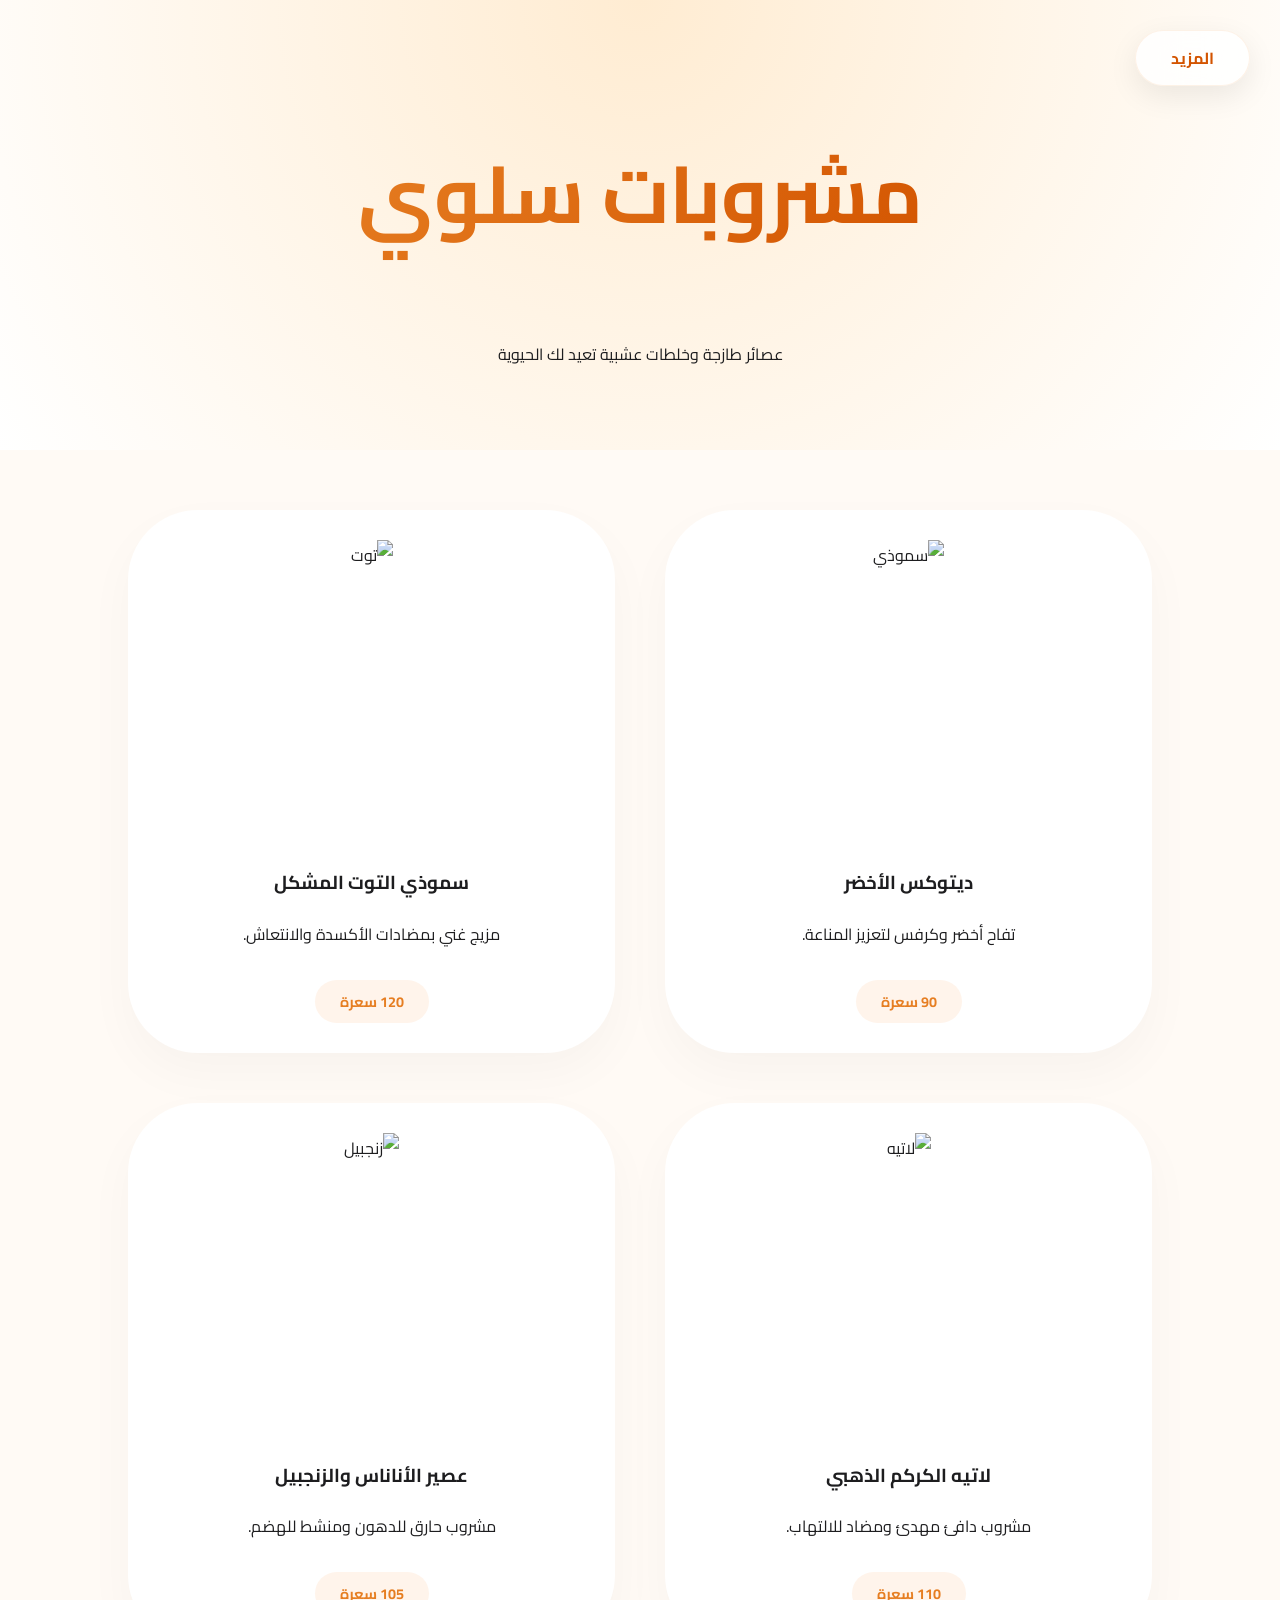
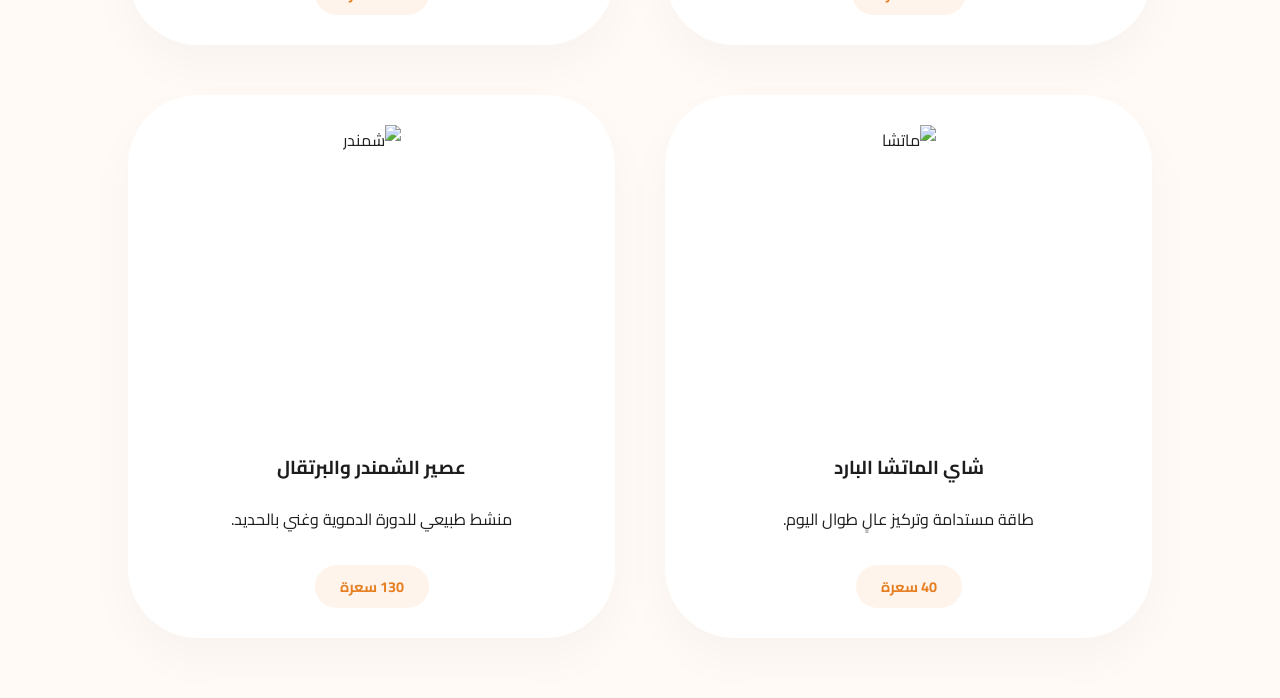
==== drinkhealthy/healthy-drinks.html @ 16a0720c "Add files via upload" ====
<!DOCTYPE html>
<html lang="ar" dir="rtl">
<head>
    <meta charset="UTF-8">
    <meta name="viewport" content="width=device-width, initial-scale=1.0">
    <title>المشروبات الصحية | مطبخ سلوى</title>
    <link href="https://fonts.googleapis.com/css2?family=Cairo:wght@300;400;700&display=swap" rel="stylesheet">
    <link rel="stylesheet" href="drinks-style.css">
</head>
<body>

    <div class="menu-trigger" id="menuBtn">المزيد</div>

    <nav class="oval-menu" id="sideMenu">
        <div class="menu-links">
            <a href="../index.html">الرئيسية</a>
            <a href="../food healthy/healthy-food.html">أكل صحي</a>
            <a href="../drinkhealthy/healthy-drinks.html">مشروبات صحية</a>
        </div>
    </nav>

    <main>
        <header class="hero-section reveal">
            <h1 class="main-title">مشروبات سلوي</h1>
            <p class="slogan">عصائر طازجة وخلطات عشبية تعيد لك الحيوية</p>
        </header>

        <section class="main-courses-grid">
            <!-- مشروب 1 -->
            <div class="oval-card reveal">
                <div class="image-wrapper"><img src="https://encrypted-tbn0.gstatic.com/images?q=tbn:ANd9GcTCne3hIDRqcjus-mghiziFFcCbfA9wy1zYoA&s" alt="سموذي"></div>
                <div class="course-info-center">
                    <h3>ديتوكس الأخضر</h3>
                    <p>تفاح أخضر وكرفس لتعزيز المناعة.</p>
                    <span class="calories-badge">90 سعرة</span>
                </div>
            </div>

            <!-- مشروب 2 -->
            <div class="oval-card reveal">
                <div class="image-wrapper"><img src="https://encrypted-tbn0.gstatic.com/images?q=tbn:ANd9GcQIX6a8qf1nIxl3ypn-TJ1Q6NyOLQj_wT97Sw&s" alt="توت"></div>
                <div class="course-info-center">
                    <h3>سموذي التوت المشكل</h3>
                    <p>مزيج غني بمضادات الأكسدة والانتعاش.</p>
                    <span class="calories-badge">120 سعرة</span>
                </div>
            </div>

            <!-- مشروب 3 -->
            <div class="oval-card reveal">
                <div class="image-wrapper"><img src="https://cloudinary.images-iherb.com/image/upload/f_auto,q_auto:eco/images/dlt/dlt99865/y/8.jpg" alt="لاتيه"></div>
                <div class="course-info-center">
                    <h3>لاتيه الكركم الذهبي</h3>
                    <p>مشروب دافئ مهدئ ومضاد للالتهاب.</p>
                    <span class="calories-badge">110 سعرة</span>
                </div>
            </div>

            <!-- مشروب 4 -->
            <div class="oval-card reveal">
                <div class="image-wrapper"><img src="ginger-lemon.jpg" alt="زنجبيل"></div>
                <div class="course-info-center">
                    <h3>عصير الأناناس والزنجبيل</h3>
                    <p>مشروب حارق للدهون ومنشط للهضم.</p>
                    <span class="calories-badge">105 سعرة</span>
                </div>
            </div>

            <!-- مشروب 5 -->
            <div class="oval-card reveal">
                <div class="image-wrapper"><img src="iced-matcha.jpg" alt="ماتشا"></div>
                <div class="course-info-center">
                    <h3>شاي الماتشا البارد</h3>
                    <p>طاقة مستدامة وتركيز عالٍ طوال اليوم.</p>
                    <span class="calories-badge">40 سعرة</span>
                </div>
            </div>

            <!-- مشروب 6 -->
            <div class="oval-card reveal">
                <div class="image-wrapper"><img src="beet-orange.jpg" alt="شمندر"></div>
                <div class="course-info-center">
                    <h3>عصير الشمندر والبرتقال</h3>
                    <p>منشط طبيعي للدورة الدموية وغني بالحديد.</p>
                    <span class="calories-badge">130 سعرة</span>
                </div>
            </div>
        </section>
    </main>

    <script src="drinks-script.js"></script>
</body>
</html>
---- drinkhealthy/drinks-style.css ----
:root {
    --soft-orange-bg: #fffaf5;
    --main-orange: #e67e22;
    --dark-orange: #d35400;
    --dark-text: #1d1d1f;
    --transition-smooth: all 0.8s cubic-bezier(0.25, 1, 0.5, 1);
}

body {
    margin: 0;
    font-family: 'Cairo', -apple-system, sans-serif;
    background-color: var(--soft-orange-bg);
    color: var(--dark-text);
    overflow-x: hidden;
}

/* زر القائمة */
.menu-trigger {
    position: fixed;
    top: 30px;
    right: 30px;
    z-index: 1001;
    background: rgba(255, 255, 255, 0.85);
    backdrop-filter: blur(20px);
    -webkit-backdrop-filter: blur(20px);
    color: var(--dark-orange);
    padding: 12px 35px;
    border-radius: 50px;
    box-shadow: 0 10px 30px rgba(0,0,0,0.08);
    cursor: pointer;
    font-weight: 700;
    transition: var(--transition-smooth);
    border: 1px solid rgba(230, 126, 34, 0.1);
}

/* القائمة البيضاوية */
.oval-menu {
    position: fixed;
    top: 50%;
    right: -100%;
    transform: translateY(-50%);
    width: 350px;
    height: 85vh;
    background: white;
    border-radius: 200px 0 0 200px;
    box-shadow: -20px 0 80px rgba(211, 84, 0, 0.15);
    transition: var(--transition-smooth);
    z-index: 1000;
    display: flex;
    align-items: center;
    justify-content: center;
}

.oval-menu.active { right: 0; }

.menu-links { display: flex; flex-direction: column; gap: 35px; padding-right: 40px; }
.menu-links a { text-decoration: none; color: var(--dark-text); font-size: 1.5rem; transition: 0.3s; }
.menu-links a:hover { color: var(--main-orange); transform: translateX(-10px); }

/* الهيرو */
.hero-section {
    height: 50vh;
    display: flex;
    flex-direction: column;
    justify-content: center;
    align-items: center;
    background: radial-gradient(circle at top, #ffecd2, #ffffff);
}

.main-title {
    font-size: clamp(2.5rem, 8vw, 5rem);
    font-weight: 700;
    background: linear-gradient(135deg, var(--main-orange), var(--dark-orange));
    -webkit-background-clip: text;
    -webkit-text-fill-color: transparent;
}

/* الكروت البيضاوية للمشروبات */
.main-courses-grid {
    display: grid;
    grid-template-columns: repeat(auto-fit, minmax(320px, 1fr));
    gap: 50px;
    padding: 60px 10%;
}

.oval-card {
    background: #fff;
    border-radius: 70px;
    padding: 30px;
    text-align: center;
    transition: var(--transition-smooth);
    box-shadow: 0 20px 50px rgba(0,0,0,0.03);
}

.oval-card:hover { transform: translateY(-20px); box-shadow: 0 40px 80px rgba(230, 126, 34, 0.15); }

.image-wrapper { width: 100%; height: 300px; border-radius: 50px; overflow: hidden; margin-bottom: 25px; }
.image-wrapper img { width: 100%; height: 100%; object-fit: cover; transition: transform 1.5s ease; }
.oval-card:hover img { transform: scale(1.15); }

.calories-badge {
    display: inline-block;
    padding: 8px 25px;
    background: #fff4eb;
    color: var(--main-orange);
    border-radius: 30px;
    font-size: 0.9rem;
    font-weight: 700;
    margin-top: 15px;
}

.reveal { opacity: 0; transform: translateY(40px); transition: var(--transition-smooth); }
.reveal.active { opacity: 1; transform: translateY(0); }
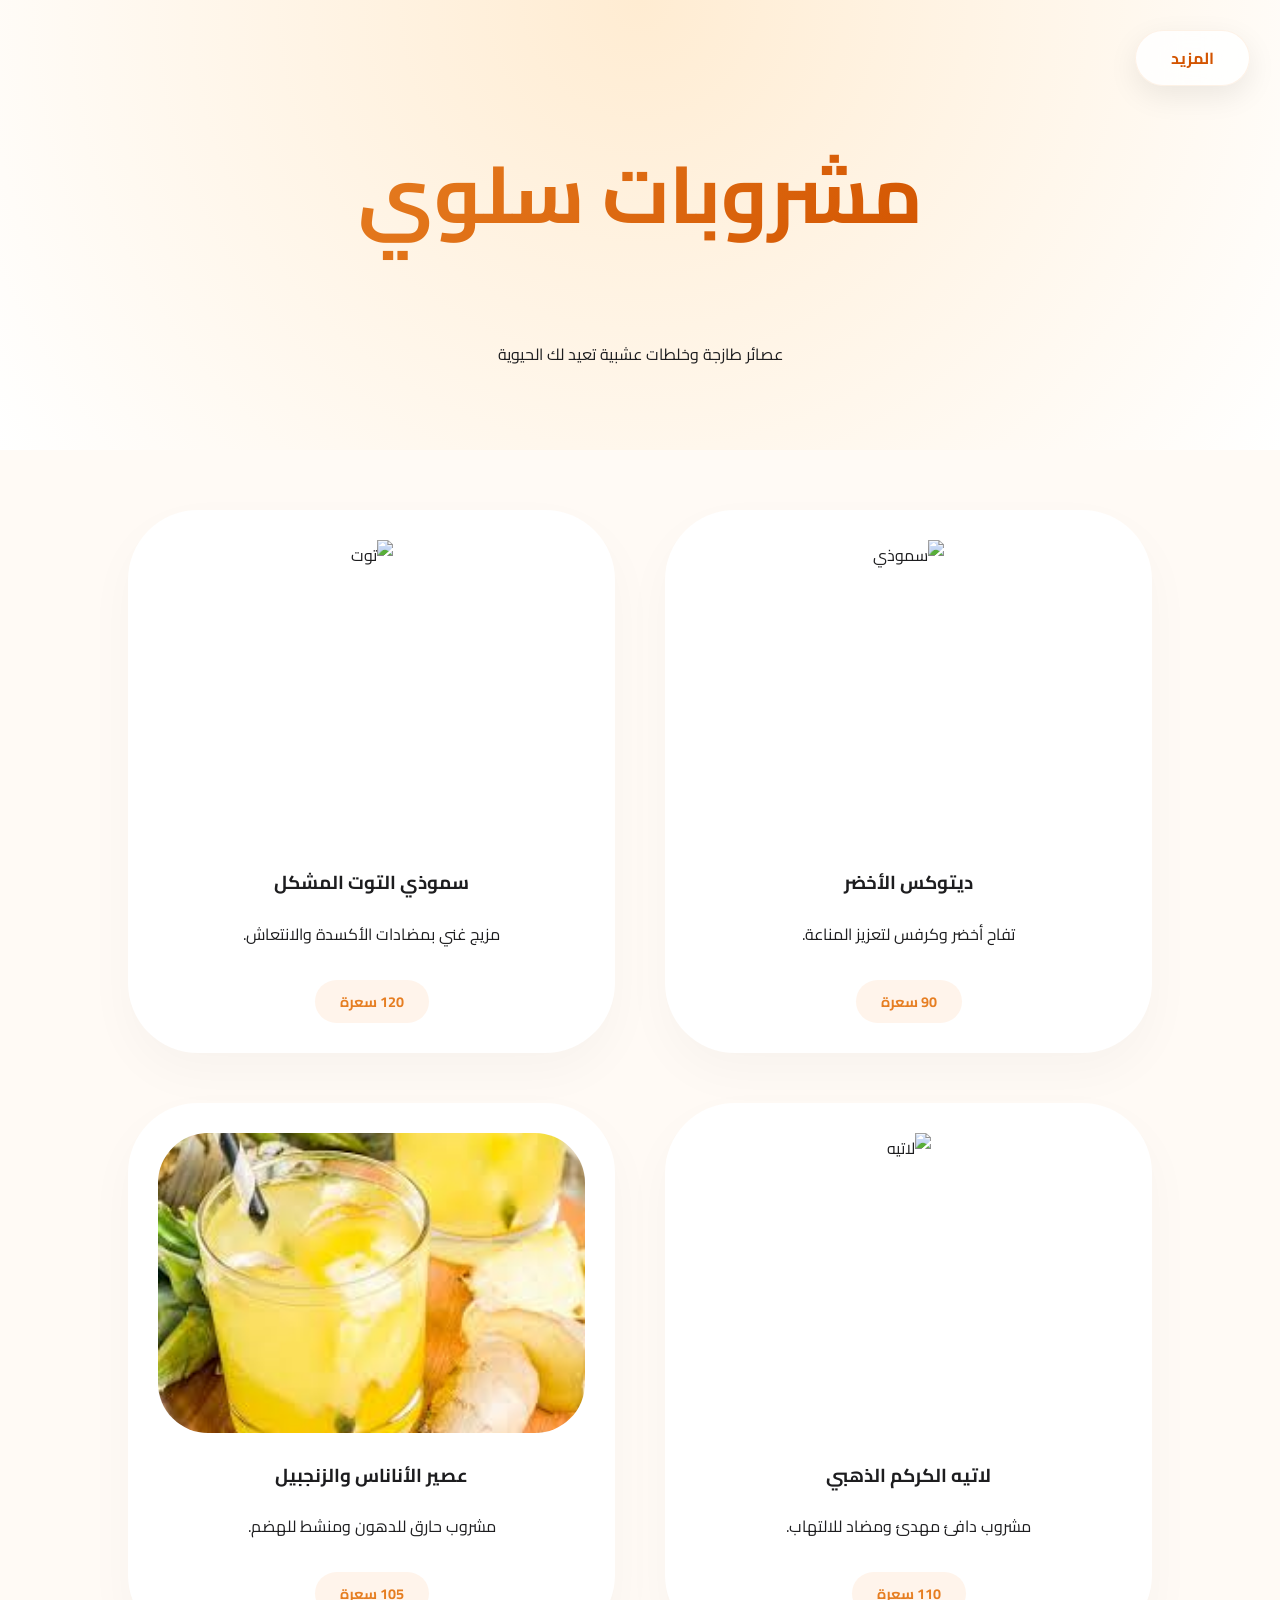
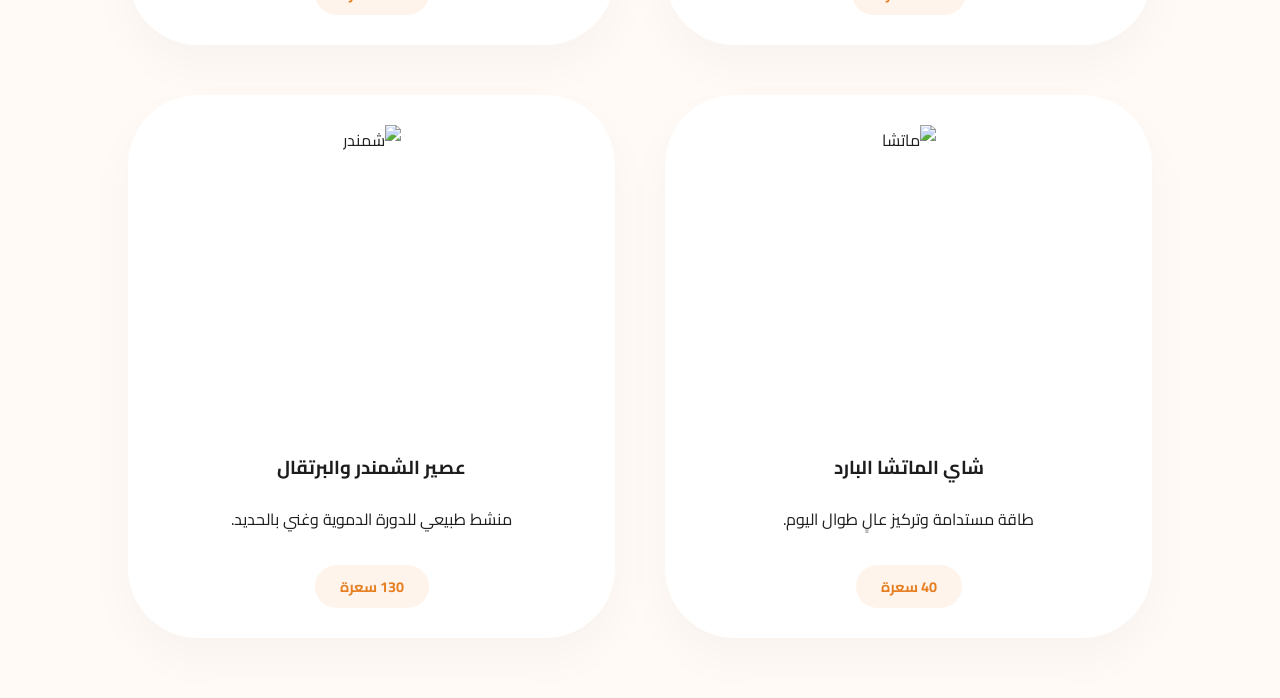
==== commit ba525d0a: "Update healthy-drinks.html" ====
--- a/drinkhealthy/healthy-drinks.html
+++ b/drinkhealthy/healthy-drinks.html
@@ -58,7 +58,7 @@
 
             <!-- مشروب 4 -->
             <div class="oval-card reveal">
-                <div class="image-wrapper"><img src="ginger-lemon.jpg" alt="زنجبيل"></div>
+                <div class="image-wrapper"><img src="[data-uri]" alt="زنجبيل"></div>
                 <div class="course-info-center">
                     <h3>عصير الأناناس والزنجبيل</h3>
                     <p>مشروب حارق للدهون ومنشط للهضم.</p>
@@ -68,7 +68,7 @@
 
             <!-- مشروب 5 -->
             <div class="oval-card reveal">
-                <div class="image-wrapper"><img src="iced-matcha.jpg" alt="ماتشا"></div>
+                <div class="image-wrapper"><img src="https://img.youm7.com/ArticleImgs/2022/10/10/44460-%D9%85%D8%A7%D8%AA%D8%B4%D8%A7-%D9%85%D8%AB%D9%84%D8%AC%D8%A9.jpg" alt="ماتشا"></div>
                 <div class="course-info-center">
                     <h3>شاي الماتشا البارد</h3>
                     <p>طاقة مستدامة وتركيز عالٍ طوال اليوم.</p>
@@ -78,7 +78,7 @@
 
             <!-- مشروب 6 -->
             <div class="oval-card reveal">
-                <div class="image-wrapper"><img src="beet-orange.jpg" alt="شمندر"></div>
+                <div class="image-wrapper"><img src="https://static.webteb.net/images/content/ramadanrecipe_recipe_1218_942dd619dcf-b474-46ea-b58b-c6141cc7729e.jpg" alt="شمندر"></div>
                 <div class="course-info-center">
                     <h3>عصير الشمندر والبرتقال</h3>
                     <p>منشط طبيعي للدورة الدموية وغني بالحديد.</p>
@@ -90,4 +90,4 @@
 
     <script src="drinks-script.js"></script>
 </body>
-</html>+</html>
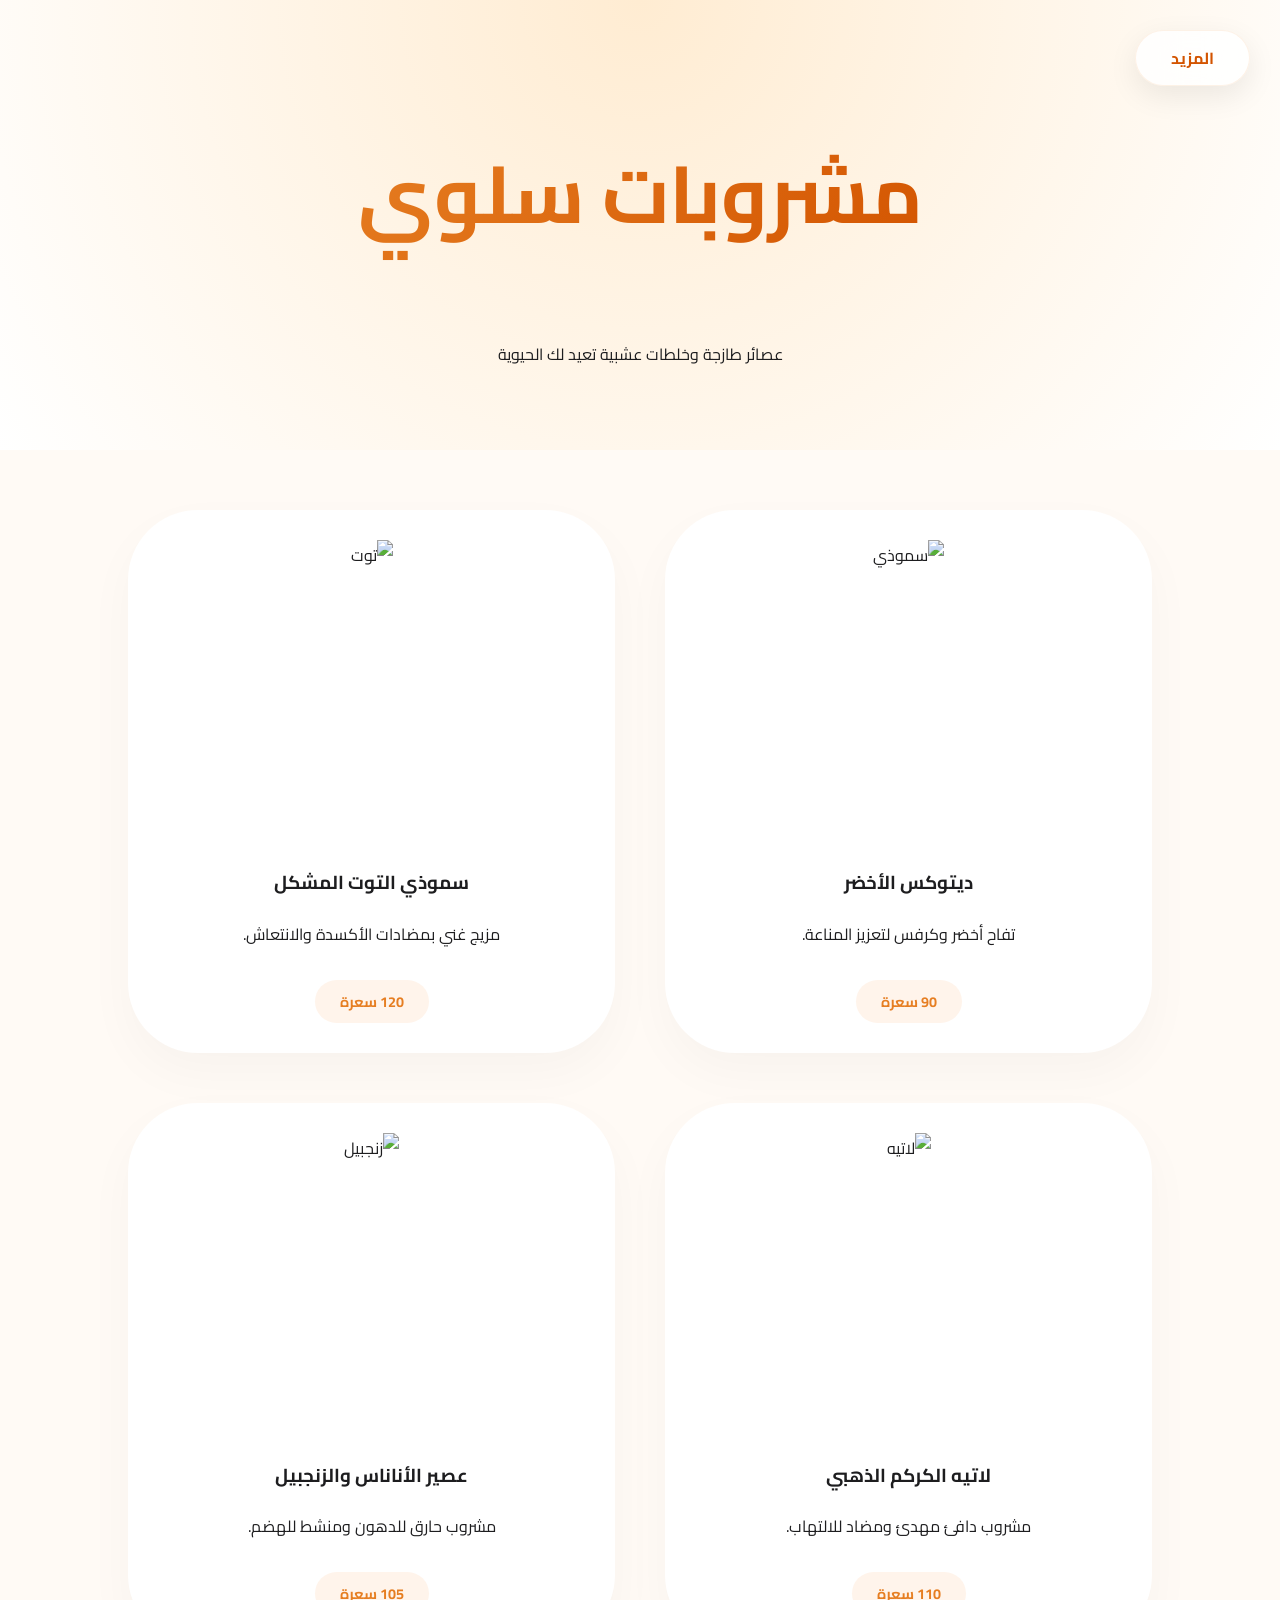
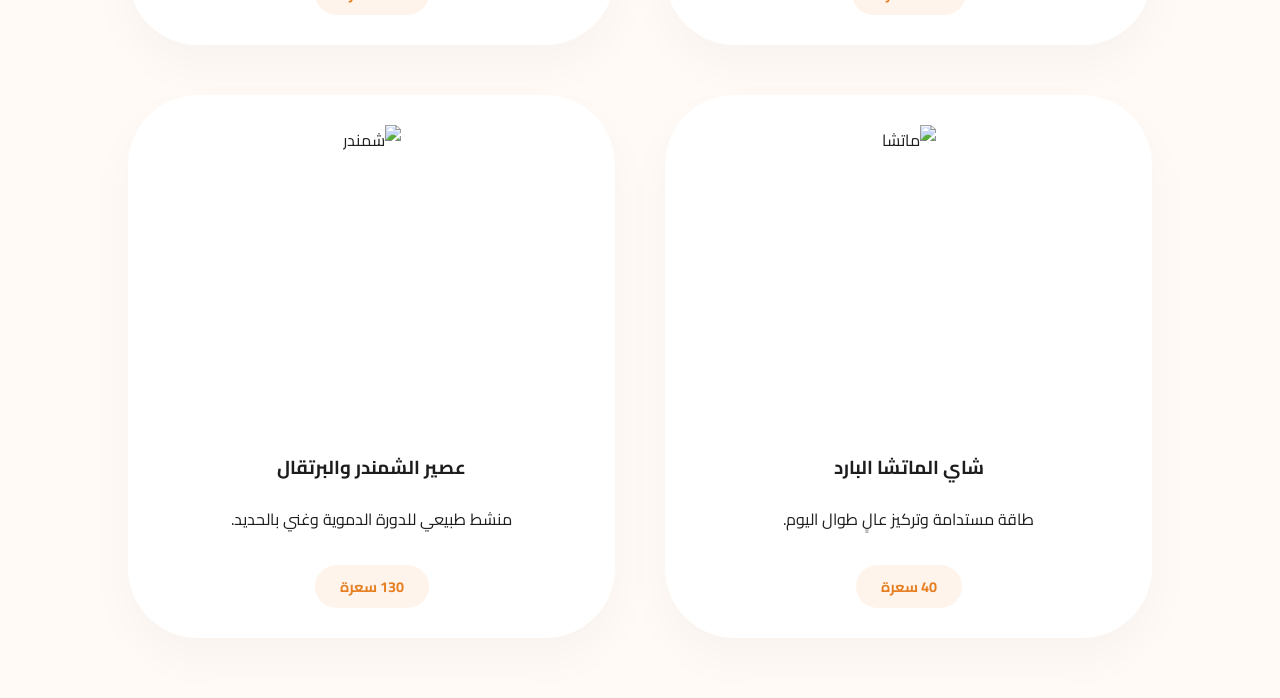
==== commit c245cc78: "Add files via upload" ====
--- a/drinkhealthy/healthy-drinks.html
+++ b/drinkhealthy/healthy-drinks.html
@@ -14,6 +14,7 @@
     <nav class="oval-menu" id="sideMenu">
         <div class="menu-links">
             <a href="../index.html">الرئيسية</a>
+            <a href="../login/login.html">تسجيل الدخول</a>
             <a href="../food healthy/healthy-food.html">أكل صحي</a>
             <a href="../drinkhealthy/healthy-drinks.html">مشروبات صحية</a>
         </div>
@@ -58,7 +59,7 @@
 
             <!-- مشروب 4 -->
             <div class="oval-card reveal">
-                <div class="image-wrapper"><img src="[data-uri]" alt="زنجبيل"></div>
+                <div class="image-wrapper"><img src="ginger-lemon.jpg" alt="زنجبيل"></div>
                 <div class="course-info-center">
                     <h3>عصير الأناناس والزنجبيل</h3>
                     <p>مشروب حارق للدهون ومنشط للهضم.</p>
@@ -68,7 +69,7 @@
 
             <!-- مشروب 5 -->
             <div class="oval-card reveal">
-                <div class="image-wrapper"><img src="https://img.youm7.com/ArticleImgs/2022/10/10/44460-%D9%85%D8%A7%D8%AA%D8%B4%D8%A7-%D9%85%D8%AB%D9%84%D8%AC%D8%A9.jpg" alt="ماتشا"></div>
+                <div class="image-wrapper"><img src="iced-matcha.jpg" alt="ماتشا"></div>
                 <div class="course-info-center">
                     <h3>شاي الماتشا البارد</h3>
                     <p>طاقة مستدامة وتركيز عالٍ طوال اليوم.</p>
@@ -78,7 +79,7 @@
 
             <!-- مشروب 6 -->
             <div class="oval-card reveal">
-                <div class="image-wrapper"><img src="https://static.webteb.net/images/content/ramadanrecipe_recipe_1218_942dd619dcf-b474-46ea-b58b-c6141cc7729e.jpg" alt="شمندر"></div>
+                <div class="image-wrapper"><img src="beet-orange.jpg" alt="شمندر"></div>
                 <div class="course-info-center">
                     <h3>عصير الشمندر والبرتقال</h3>
                     <p>منشط طبيعي للدورة الدموية وغني بالحديد.</p>
@@ -90,4 +91,4 @@
 
     <script src="drinks-script.js"></script>
 </body>
-</html>
+</html>
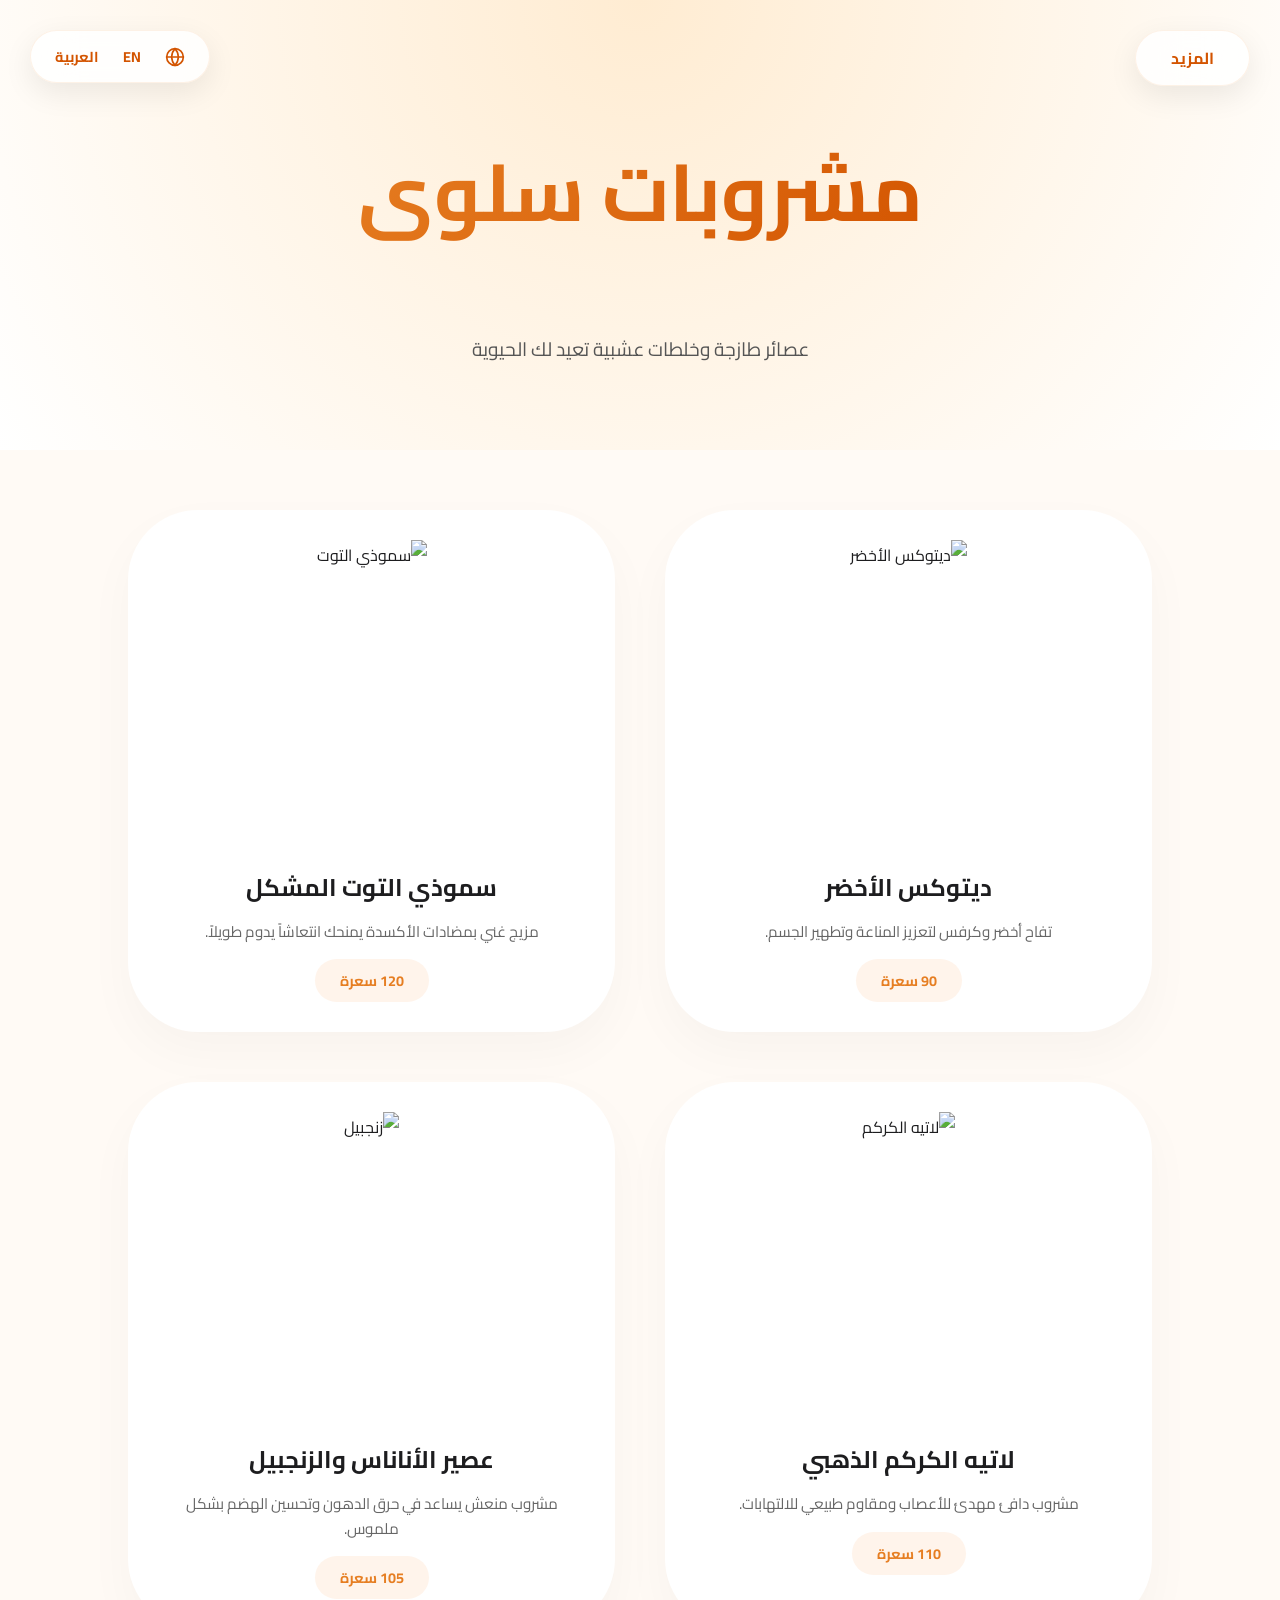
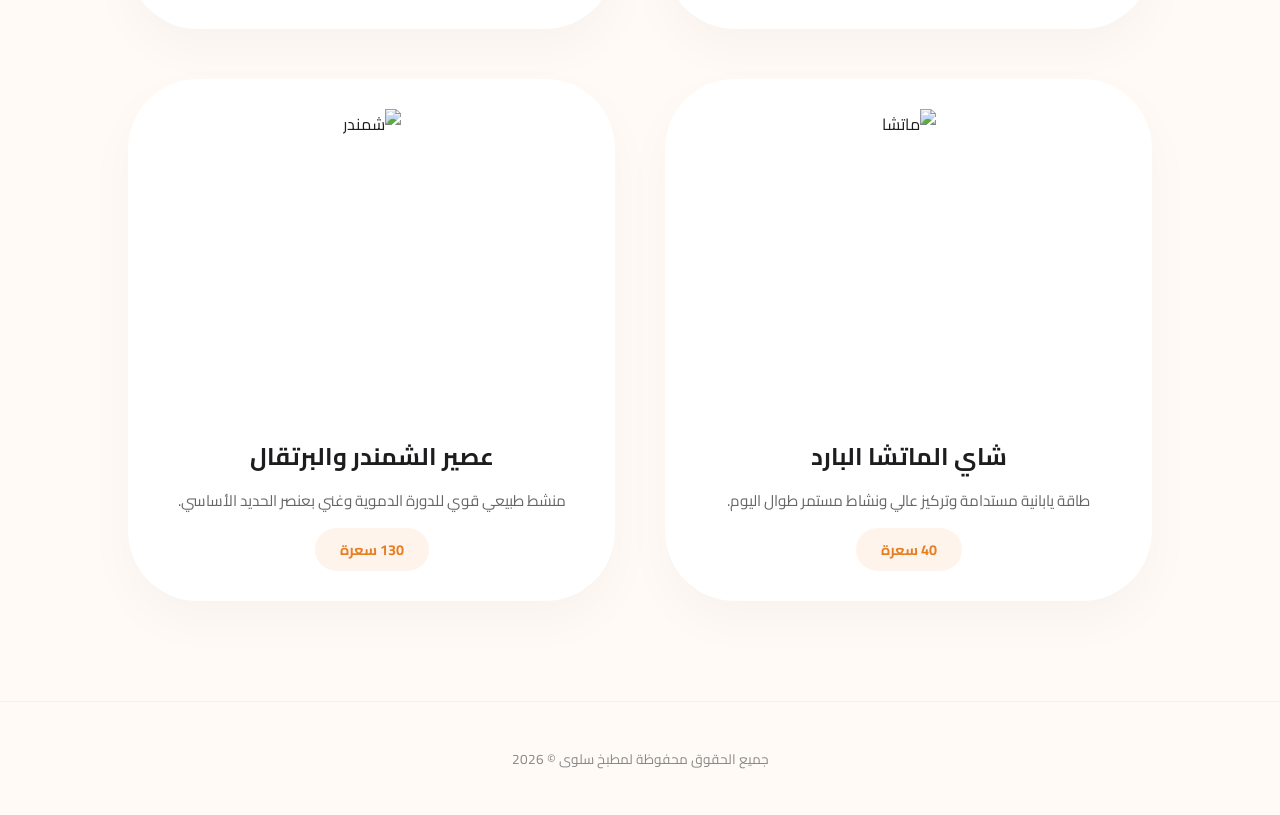
==== commit 22fec53e: "Add files via upload" ====
--- a/drinkhealthy/healthy-drinks.html
+++ b/drinkhealthy/healthy-drinks.html
@@ -3,92 +3,126 @@
 <head>
     <meta charset="UTF-8">
     <meta name="viewport" content="width=device-width, initial-scale=1.0">
-    <title>المشروبات الصحية | مطبخ سلوى</title>
+    <title data-i18n="drinks_page_title">المشروبات الصحية | مطبخ سلوى</title>
     <link href="https://fonts.googleapis.com/css2?family=Cairo:wght@300;400;700&display=swap" rel="stylesheet">
     <link rel="stylesheet" href="drinks-style.css">
 </head>
 <body>
 
-    <div class="menu-trigger" id="menuBtn">المزيد</div>
+    <!-- زر القائمة العائم التفاعلي -->
+    <div class="menu-trigger" id="menuBtn" data-i18n="more_btn">المزيد</div>
 
+    <!-- حاوية أزرار اللغة الكبسولية الزجاجية -->
+    <div class="lang-switch-container">
+        <button class="lang-btn" id="languageToggle" title="تغيير اللغة / Change Language">
+            <svg class="lang-icon" viewBox="0 0 24 24" fill="none" stroke="currentColor" stroke-width="2" stroke-linecap="round" stroke-linejoin="round" style="width: 20px; height: 20px;">
+                <circle cx="12" cy="12" r="10"></circle>
+                <line x1="2" y1="12" x2="22" y2="12"></line>
+                <path d="M12 2a15.3 15.3 0 0 1 4 10 15.3 15.3 0 0 1-4 10 15.3 15.3 0 0 1-4-10 15.3 15.3 0 0 1 4-10z"></path>
+            </svg>
+        </button>
+        <button onclick="setLanguage('en')">EN</button>
+        <button onclick="setLanguage('ar')">العربية</button>
+    </div>
+
+    <!-- القائمة البيضاوية الجانبية -->
     <nav class="oval-menu" id="sideMenu">
         <div class="menu-links">
-            <a href="../index.html">الرئيسية</a>
-            <a href="../login/login.html">تسجيل الدخول</a>
-            <a href="../food healthy/healthy-food.html">أكل صحي</a>
-            <a href="../drinkhealthy/healthy-drinks.html">مشروبات صحية</a>
+            <a href="../index.html" data-i18n="nav_main">الرئيسية</a>
+            <a href="../login/login.html" data-i18n="nav_login">تسجيل الدخول</a>
+            <a href="../food healthy/healthy-food.html" data-i18n="nav_healthy">أكل صحي</a>
+            <a href="../drinkhealthy/healthy-drinks.html" data-i18n="nav_drinks">مشروبات صحية</a>
         </div>
     </nav>
 
     <main>
+        <!-- الهيدر الرئيسي للمشروبات -->
         <header class="hero-section reveal">
-            <h1 class="main-title">مشروبات سلوي</h1>
-            <p class="slogan">عصائر طازجة وخلطات عشبية تعيد لك الحيوية</p>
+            <h1 class="main-title" data-i18n="drinks_main_title">مشروبات سلوى</h1>
+            <p class="slogan" data-i18n="drinks_subtitle">عصائر طازجة وخلطات عشبية تعيد لك الحيوية</p>
         </header>
 
+        <!-- شبكة عرض المشروبات الصحية الستة الكاملة -->
         <section class="main-courses-grid">
             <!-- مشروب 1 -->
             <div class="oval-card reveal">
-                <div class="image-wrapper"><img src="https://encrypted-tbn0.gstatic.com/images?q=tbn:ANd9GcTCne3hIDRqcjus-mghiziFFcCbfA9wy1zYoA&s" alt="سموذي"></div>
+                <div class="image-wrapper">
+                    <img src="https://encrypted-tbn0.gstatic.com/images?q=tbn:ANd9GcTCne3hIDRqcjus-mghiziFFcCbfA9wy1zYoA&s" alt="ديتوكس الأخضر">
+                </div>
                 <div class="course-info-center">
-                    <h3>ديتوكس الأخضر</h3>
-                    <p>تفاح أخضر وكرفس لتعزيز المناعة.</p>
-                    <span class="calories-badge">90 سعرة</span>
+                    <h3 data-i18n="drink_1_title">ديتوكس الأخضر</h3>
+                    <p data-i18n="drink_1_desc">تفاح أخضر وكرفس لتعزيز المناعة وتطهير الجسم.</p>
+                    <span class="calories-badge" data-i18n="drink_1_cal">90 سعرة</span>
                 </div>
             </div>
 
             <!-- مشروب 2 -->
             <div class="oval-card reveal">
-                <div class="image-wrapper"><img src="https://encrypted-tbn0.gstatic.com/images?q=tbn:ANd9GcQIX6a8qf1nIxl3ypn-TJ1Q6NyOLQj_wT97Sw&s" alt="توت"></div>
+                <div class="image-wrapper">
+                    <img src="https://encrypted-tbn0.gstatic.com/images?q=tbn:ANd9GcQIX6a8qf1nIxl3ypn-TJ1Q6NyOLQj_wT97Sw&s" alt="سموذي التوت">
+                </div>
                 <div class="course-info-center">
-                    <h3>سموذي التوت المشكل</h3>
-                    <p>مزيج غني بمضادات الأكسدة والانتعاش.</p>
-                    <span class="calories-badge">120 سعرة</span>
+                    <h3 data-i18n="drink_2_title">سموذي التوت المشكل</h3>
+                    <p data-i18n="drink_2_desc">مزيج غني بمضادات الأكسدة يمنحك انتعاشاً يدوم طويلاً.</p>
+                    <span class="calories-badge" data-i18n="drink_2_cal">120 سعرة</span>
                 </div>
             </div>
 
             <!-- مشروب 3 -->
             <div class="oval-card reveal">
-                <div class="image-wrapper"><img src="https://cloudinary.images-iherb.com/image/upload/f_auto,q_auto:eco/images/dlt/dlt99865/y/8.jpg" alt="لاتيه"></div>
+                <div class="image-wrapper">
+                    <img src="https://cloudinary.images-iherb.com/image/upload/f_auto,q_auto:eco/images/dlt/dlt99865/y/8.jpg" alt="لاتيه الكركم">
+                </div>
                 <div class="course-info-center">
-                    <h3>لاتيه الكركم الذهبي</h3>
-                    <p>مشروب دافئ مهدئ ومضاد للالتهاب.</p>
-                    <span class="calories-badge">110 سعرة</span>
+                    <h3 data-i18n="drink_3_title">لاتيه الكركم الذهبي</h3>
+                    <p data-i18n="drink_3_desc">مشروب دافئ مهدئ للأعصاب ومقاوم طبيعي للالتهابات.</p>
+                    <span class="calories-badge" data-i18n="drink_3_cal">110 سعرة</span>
                 </div>
             </div>
 
             <!-- مشروب 4 -->
             <div class="oval-card reveal">
-                <div class="image-wrapper"><img src="ginger-lemon.jpg" alt="زنجبيل"></div>
+                <div class="image-wrapper">
+                    <img src="https://encrypted-tbn0.gstatic.com/images?q=tbn:ANd9GcTSW_X_Oclp15rK85vscw5R1bKj9b2N6b6Glg&s" alt="زنجبيل">
+                </div>
                 <div class="course-info-center">
-                    <h3>عصير الأناناس والزنجبيل</h3>
-                    <p>مشروب حارق للدهون ومنشط للهضم.</p>
-                    <span class="calories-badge">105 سعرة</span>
+                    <h3 data-i18n="drink_4_title">عصير الأناناس والزنجبيل</h3>
+                    <p data-i18n="drink_4_desc">مشروب منعش يساعد في حرق الدهون وتحسين الهضم بشكل ملموس.</p>
+                    <span class="calories-badge" data-i18n="drink_4_cal">105 سعرة</span>
                 </div>
             </div>
 
             <!-- مشروب 5 -->
             <div class="oval-card reveal">
-                <div class="image-wrapper"><img src="iced-matcha.jpg" alt="ماتشا"></div>
+                <div class="image-wrapper">
+                    <img src="https://encrypted-tbn0.gstatic.com/images?q=tbn:ANd9GcR_L9F6GbyA23zL-A2wW0K4m2S-6W8z-PofUA&s" alt="ماتشا">
+                </div>
                 <div class="course-info-center">
-                    <h3>شاي الماتشا البارد</h3>
-                    <p>طاقة مستدامة وتركيز عالٍ طوال اليوم.</p>
-                    <span class="calories-badge">40 سعرة</span>
+                    <h3 data-i18n="drink_5_title">شاي الماتشا البارد</h3>
+                    <p data-i18n="drink_5_desc">طاقة يابانية مستدامة وتركيز عالي ونشاط مستمر طوال اليوم.</p>
+                    <span class="calories-badge" data-i18n="drink_5_cal">40 سعرة</span>
                 </div>
             </div>
 
             <!-- مشروب 6 -->
             <div class="oval-card reveal">
-                <div class="image-wrapper"><img src="beet-orange.jpg" alt="شمندر"></div>
+                <div class="image-wrapper">
+                    <img src="https://encrypted-tbn0.gstatic.com/images?q=tbn:ANd9GcTXrUcozG614G_K5V_Lsk3lI2Fq_OqM4qF-VA&s" alt="شمندر">
+                </div>
                 <div class="course-info-center">
-                    <h3>عصير الشمندر والبرتقال</h3>
-                    <p>منشط طبيعي للدورة الدموية وغني بالحديد.</p>
-                    <span class="calories-badge">130 سعرة</span>
+                    <h3 data-i18n="drink_6_title">عصير الشمندر والبرتقال</h3>
+                    <p data-i18n="drink_6_desc">منشط طبيعي قوي للدورة الدموية وغني بعنصر الحديد الأساسي.</p>
+                    <span class="calories-badge" data-i18n="drink_6_cal">130 سعرة</span>
                 </div>
             </div>
         </section>
     </main>
 
+    <!-- الفوتر المترجم والمنظم للموقع -->
+    <footer class="footer">
+        <p data-i18n="rights">جميع الحقوق محفوظة لمطبخ سلوى &copy; 2026</p>
+    </footer>
+
     <script src="drinks-script.js"></script>
 </body>
 </html>
--- a/drinkhealthy/drinks-style.css
+++ b/drinkhealthy/drinks-style.css
@@ -14,7 +14,49 @@
     overflow-x: hidden;
 }
 
-/* زر القائمة */
+/* تنسيق حاوية أزرار اللغة الكبسولية الزجاجية العائمة */
+.lang-switch-container {
+    position: fixed;
+    top: 30px;
+    left: 30px;
+    z-index: 1002;
+    display: flex;
+    align-items: center;
+    gap: 8px;
+    background: rgba(255, 255, 255, 0.85);
+    backdrop-filter: blur(20px);
+    -webkit-backdrop-filter: blur(20px);
+    padding: 8px 16px;
+    border-radius: 50px;
+    box-shadow: 0 10px 30px rgba(0,0,0,0.08);
+    border: 1px solid rgba(230, 126, 34, 0.1);
+}
+
+.lang-switch-container button {
+    background: none;
+    border: none;
+    cursor: pointer;
+    color: var(--dark-orange);
+    font-family: 'Cairo', sans-serif;
+    font-weight: 700;
+    font-size: 0.9rem;
+    transition: 0.3s;
+    padding: 4px 8px;
+    border-radius: 20px;
+}
+
+.lang-switch-container button:hover {
+    background: var(--main-orange);
+    color: white;
+}
+
+.lang-btn {
+    display: flex;
+    align-items: center;
+    justify-content: center;
+}
+
+/* زر القائمة العائم */
 .menu-trigger {
     position: fixed;
     top: 30px;
@@ -33,7 +75,13 @@
     border: 1px solid rgba(230, 126, 34, 0.1);
 }
 
-/* القائمة البيضاوية */
+.menu-trigger:hover {
+    transform: scale(1.05);
+    background: var(--main-orange);
+    color: white;
+}
+
+/* القائمة البيضاوية الجانبية وتعديلاتها */
 .oval-menu {
     position: fixed;
     top: 50%;
@@ -51,13 +99,24 @@
     justify-content: center;
 }
 
+html[dir="ltr"] .oval-menu {
+    right: auto;
+    left: -100%;
+    border-radius: 0 200px 200px 0;
+    box-shadow: 20px 0 80px rgba(211, 84, 0, 0.15);
+}
+
 .oval-menu.active { right: 0; }
+html[dir="ltr"] .oval-menu.active { left: 0; right: auto; }
 
 .menu-links { display: flex; flex-direction: column; gap: 35px; padding-right: 40px; }
+html[dir="ltr"] .menu-links { padding-right: 0; padding-left: 40px; }
+
 .menu-links a { text-decoration: none; color: var(--dark-text); font-size: 1.5rem; transition: 0.3s; }
 .menu-links a:hover { color: var(--main-orange); transform: translateX(-10px); }
+html[dir="ltr"] .menu-links a:hover { transform: translateX(10px); }
 
-/* الهيرو */
+/* قسم الهيرو البصري */
 .hero-section {
     height: 50vh;
     display: flex;
@@ -75,7 +134,9 @@
     -webkit-text-fill-color: transparent;
 }
 
-/* الكروت البيضاوية للمشروبات */
+.slogan { font-size: 1.2rem; margin-top: 10px; color: #555; text-align: center; padding: 0 15px; }
+
+/* الكروت البيضاوية الفاخرة وعرض المشروبات */
 .main-courses-grid {
     display: grid;
     grid-template-columns: repeat(auto-fit, minmax(320px, 1fr));
@@ -98,6 +159,9 @@
 .image-wrapper img { width: 100%; height: 100%; object-fit: cover; transition: transform 1.5s ease; }
 .oval-card:hover img { transform: scale(1.15); }
 
+.course-info-center h3 { font-size: 1.5rem; margin: 15px 0 10px 0; color: var(--dark-text); }
+.course-info-center p { font-size: 0.95rem; color: #666; line-height: 1.6; margin: 0; padding: 0 10px; }
+
 .calories-badge {
     display: inline-block;
     padding: 8px 25px;
@@ -109,5 +173,16 @@
     margin-top: 15px;
 }
 
+/* أنيميشن الظهور التمريري المتقدم */
 .reveal { opacity: 0; transform: translateY(40px); transition: var(--transition-smooth); }
-.reveal.active { opacity: 1; transform: translateY(0); }+.reveal.active { opacity: 1; transform: translateY(0); }
+
+/* الفوتر */
+.footer {
+    text-align: center;
+    padding: 30px;
+    color: #888;
+    font-size: 0.85rem;
+    border-top: 1px solid rgba(230, 126, 34, 0.1);
+    margin-top: 40px;
+}
